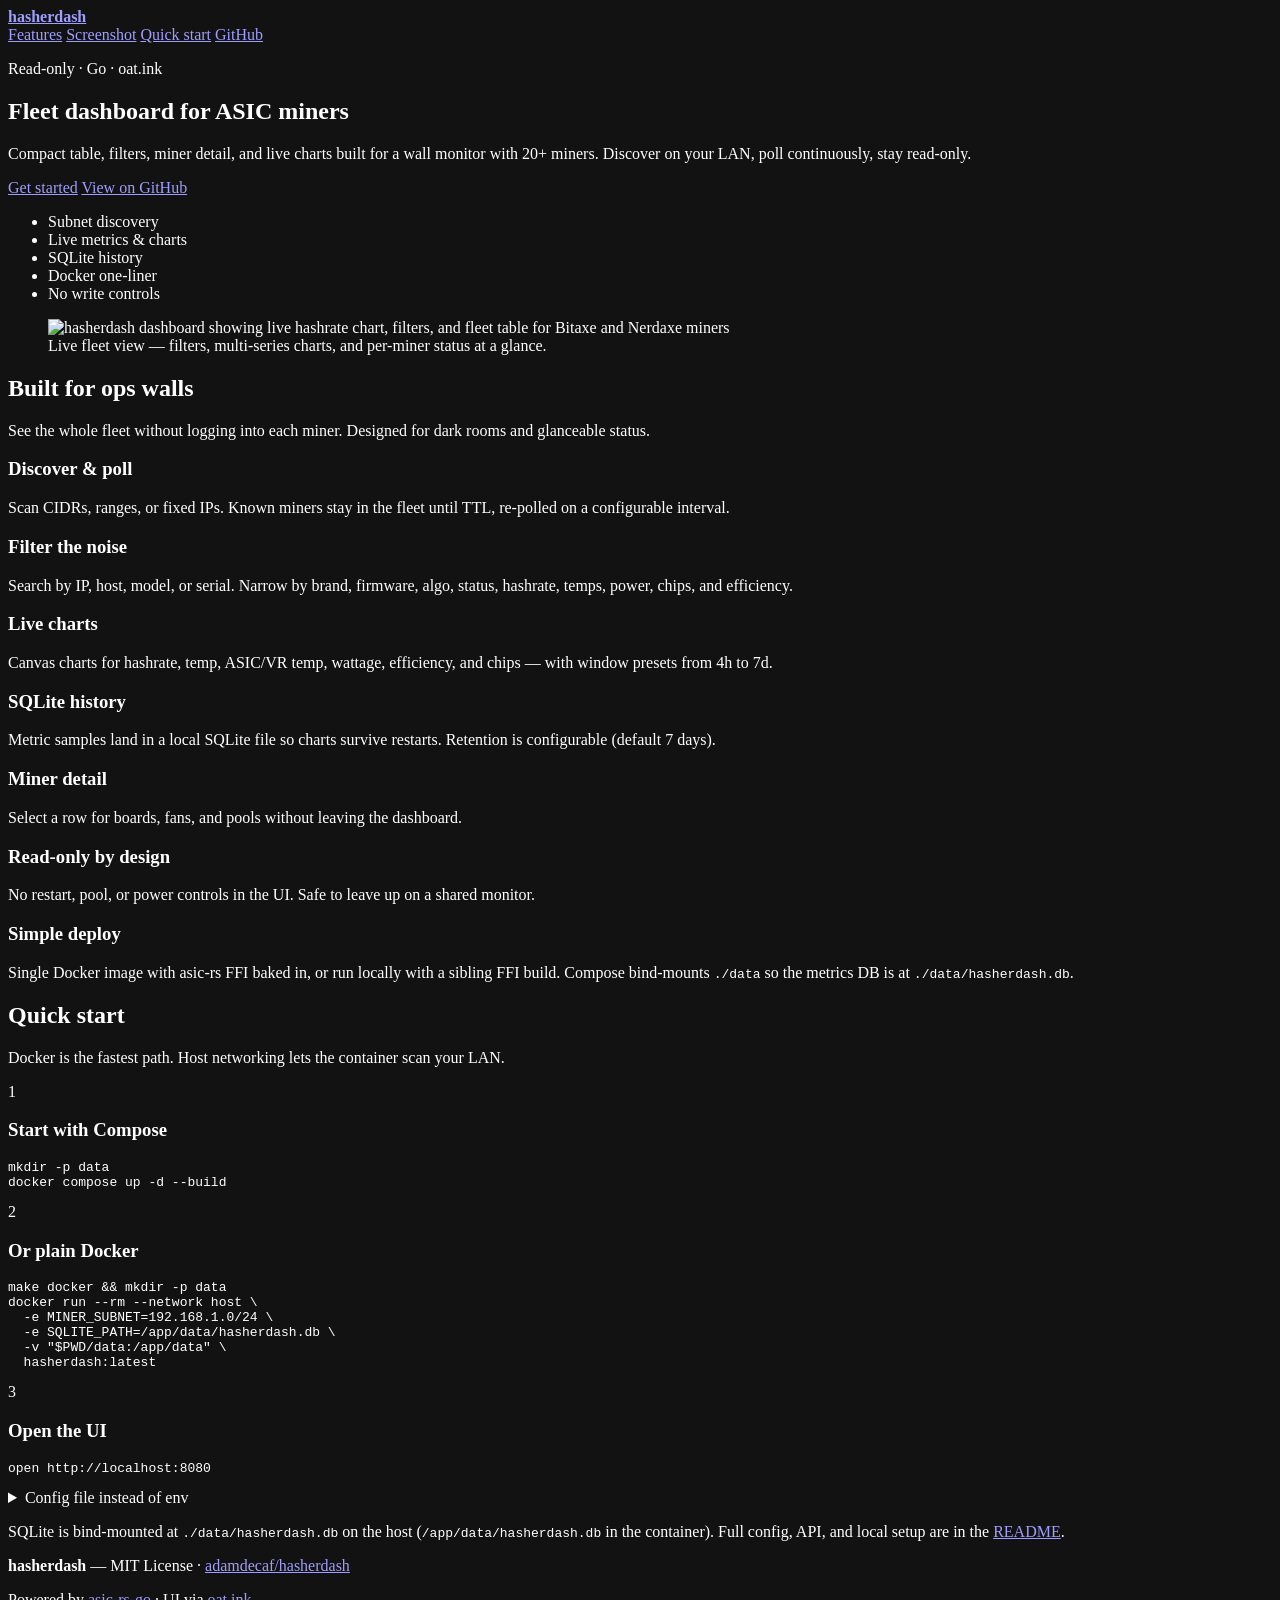
==== docs/index.html @ 3f5b7da4 "Add SQLite metric history with Docker bind-mount data dir Persist poll samples to SQLite so charts s" ====
<!DOCTYPE html>
<html lang="en">
<head>
  <meta charset="UTF-8" />
  <meta name="viewport" content="width=device-width, initial-scale=1.0" />
  <title>hasherdash — ASIC miner fleet dashboard</title>
  <meta name="description" content="Read-only fleet dashboard for ASIC miners. Compact table, filters, miner detail, and live charts for wall monitors." />
  <meta name="color-scheme" content="dark" />
  <meta property="og:title" content="hasherdash" />
  <meta property="og:description" content="Read-only fleet dashboard for ASIC miners." />
  <meta property="og:image" content="images/hasherdash.png" />
  <meta property="og:type" content="website" />
  <link rel="stylesheet" href="styles.css" />
</head>
<body>
  <header class="site-header">
    <div class="wrap header-inner">
      <a class="brand" href="./">
        <span class="brand-mark" aria-hidden="true"></span>
        <strong>hasherdash</strong>
      </a>
      <nav class="nav">
        <a href="#features">Features</a>
        <a href="#screenshot">Screenshot</a>
        <a href="#quickstart">Quick start</a>
        <a class="btn btn-sm" href="https://github.com/adamdecaf/hasherdash">GitHub</a>
      </nav>
    </div>
  </header>

  <main>
    <section class="hero">
      <div class="wrap hero-inner">
        <p class="eyebrow">Read-only · Go · oat.ink</p>
        <h1>Fleet dashboard for ASIC miners</h1>
        <p class="lede">
          Compact table, filters, miner detail, and live charts built for a wall monitor
          with 20+ miners. Discover on your LAN, poll continuously, stay read-only.
        </p>
        <div class="hero-actions">
          <a class="btn btn-primary" href="#quickstart">Get started</a>
          <a class="btn" href="https://github.com/adamdecaf/hasherdash">View on GitHub</a>
        </div>
        <ul class="hero-meta">
          <li>Subnet discovery</li>
          <li>Live metrics &amp; charts</li>
          <li>SQLite history</li>
          <li>Docker one-liner</li>
          <li>No write controls</li>
        </ul>
      </div>
    </section>

    <section id="screenshot" class="screenshot-section">
      <div class="wrap">
        <figure class="shot">
          <img
            src="images/hasherdash.png"
            alt="hasherdash dashboard showing live hashrate chart, filters, and fleet table for Bitaxe and Nerdaxe miners"
            width="1571"
            height="792"
            loading="eager"
          />
          <figcaption>Live fleet view — filters, multi-series charts, and per-miner status at a glance.</figcaption>
        </figure>
      </div>
    </section>

    <section id="features" class="features">
      <div class="wrap">
        <h2>Built for ops walls</h2>
        <p class="section-lede">
          See the whole fleet without logging into each miner. Designed for dark rooms and glanceable status.
        </p>
        <div class="feature-grid">
          <article class="card">
            <h3>Discover &amp; poll</h3>
            <p>
              Scan CIDRs, ranges, or fixed IPs. Known miners stay in the fleet until TTL,
              re-polled on a configurable interval.
            </p>
          </article>
          <article class="card">
            <h3>Filter the noise</h3>
            <p>
              Search by IP, host, model, or serial. Narrow by brand, firmware, algo, status,
              hashrate, temps, power, chips, and efficiency.
            </p>
          </article>
          <article class="card">
            <h3>Live charts</h3>
            <p>
              Canvas charts for hashrate, temp, ASIC/VR temp, wattage, efficiency, and chips —
              with window presets from 4h to 7d.
            </p>
          </article>
          <article class="card">
            <h3>SQLite history</h3>
            <p>
              Metric samples land in a local SQLite file so charts survive restarts.
              Retention is configurable (default 7 days).
            </p>
          </article>
          <article class="card">
            <h3>Miner detail</h3>
            <p>
              Select a row for boards, fans, and pools without leaving the dashboard.
            </p>
          </article>
          <article class="card">
            <h3>Read-only by design</h3>
            <p>
              No restart, pool, or power controls in the UI. Safe to leave up on a shared monitor.
            </p>
          </article>
          <article class="card">
            <h3>Simple deploy</h3>
            <p>
              Single Docker image with asic-rs FFI baked in, or run locally with a sibling FFI build.
              Compose bind-mounts <code>./data</code> so the metrics DB is at <code>./data/hasherdash.db</code>.
            </p>
          </article>
        </div>
      </div>
    </section>

    <section id="quickstart" class="quickstart">
      <div class="wrap">
        <h2>Quick start</h2>
        <p class="section-lede">Docker is the fastest path. Host networking lets the container scan your LAN.</p>

        <div class="steps">
          <div class="step">
            <span class="step-num">1</span>
            <div>
              <h3>Start with Compose</h3>
              <pre><code>mkdir -p data
docker compose up -d --build</code></pre>
            </div>
          </div>
          <div class="step">
            <span class="step-num">2</span>
            <div>
              <h3>Or plain Docker</h3>
              <pre><code>make docker && mkdir -p data
docker run --rm --network host \
  -e MINER_SUBNET=192.168.1.0/24 \
  -e SQLITE_PATH=/app/data/hasherdash.db \
  -v "$PWD/data:/app/data" \
  hasherdash:latest</code></pre>
            </div>
          </div>
          <div class="step">
            <span class="step-num">3</span>
            <div>
              <h3>Open the UI</h3>
              <pre><code>open http://localhost:8080</code></pre>
            </div>
          </div>
        </div>

        <details class="more">
          <summary>Config file instead of env</summary>
          <pre><code>cp hasherdash.example.yaml hasherdash.yaml
# edit subnets under:
#   subnets:
#     - 192.168.1.0/24

mkdir -p data
docker run --rm --network host \
  -v "$PWD/hasherdash.yaml:/app/hasherdash.yaml:ro" \
  -v "$PWD/data:/app/data" \
  -e CONFIG_FILE=/app/hasherdash.yaml \
  -e SQLITE_PATH=/app/data/hasherdash.db \
  hasherdash:latest</code></pre>
        </details>

        <p class="docs-link">
          SQLite is bind-mounted at <code>./data/hasherdash.db</code> on the host
          (<code>/app/data/hasherdash.db</code> in the container). Full config, API, and local setup are in the
          <a href="https://github.com/adamdecaf/hasherdash#readme">README</a>.
        </p>
      </div>
    </section>
  </main>

  <footer class="site-footer">
    <div class="wrap footer-inner">
      <p>
        <strong>hasherdash</strong> — MIT License ·
        <a href="https://github.com/adamdecaf/hasherdash">adamdecaf/hasherdash</a>
      </p>
      <p class="muted">Powered by <a href="https://github.com/adamdecaf/asic-rs-go">asic-rs-go</a> · UI via <a href="https://oat.ink/">oat.ink</a></p>
    </div>
  </footer>
</body>
</html>
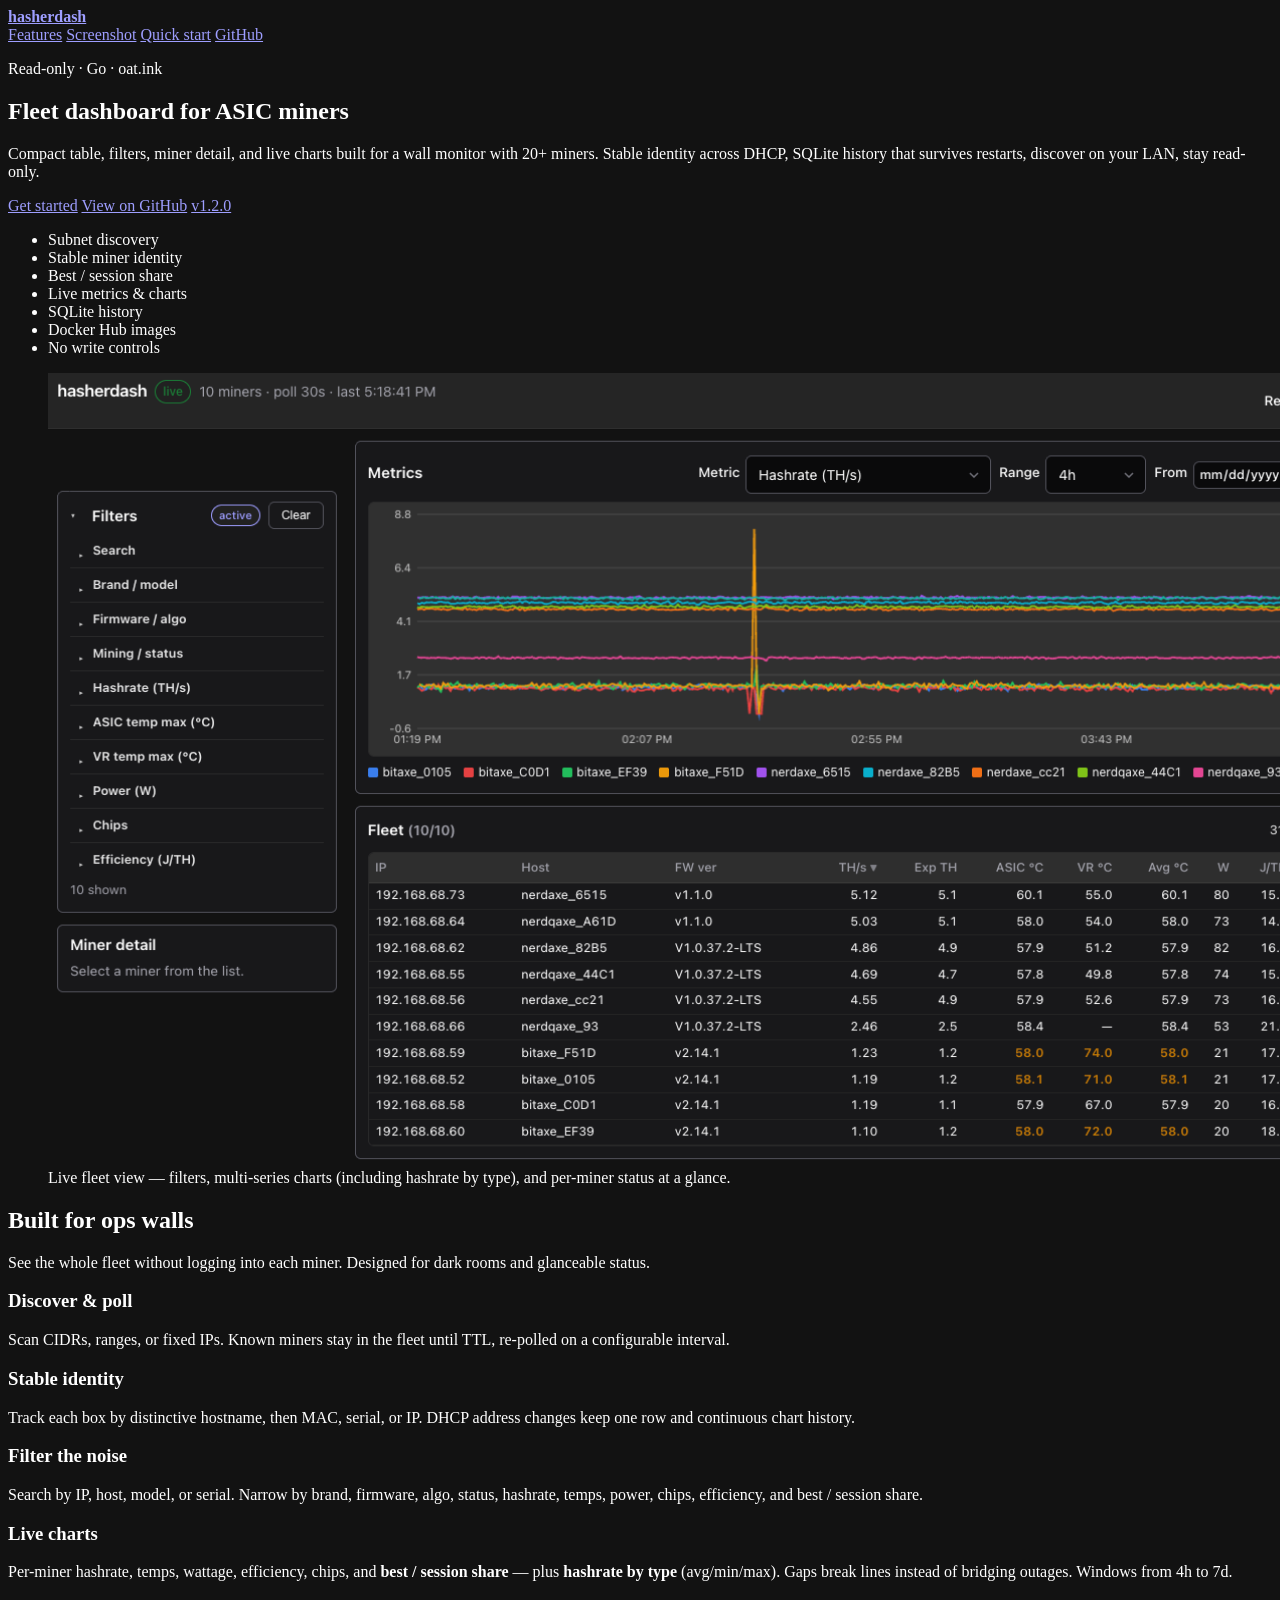
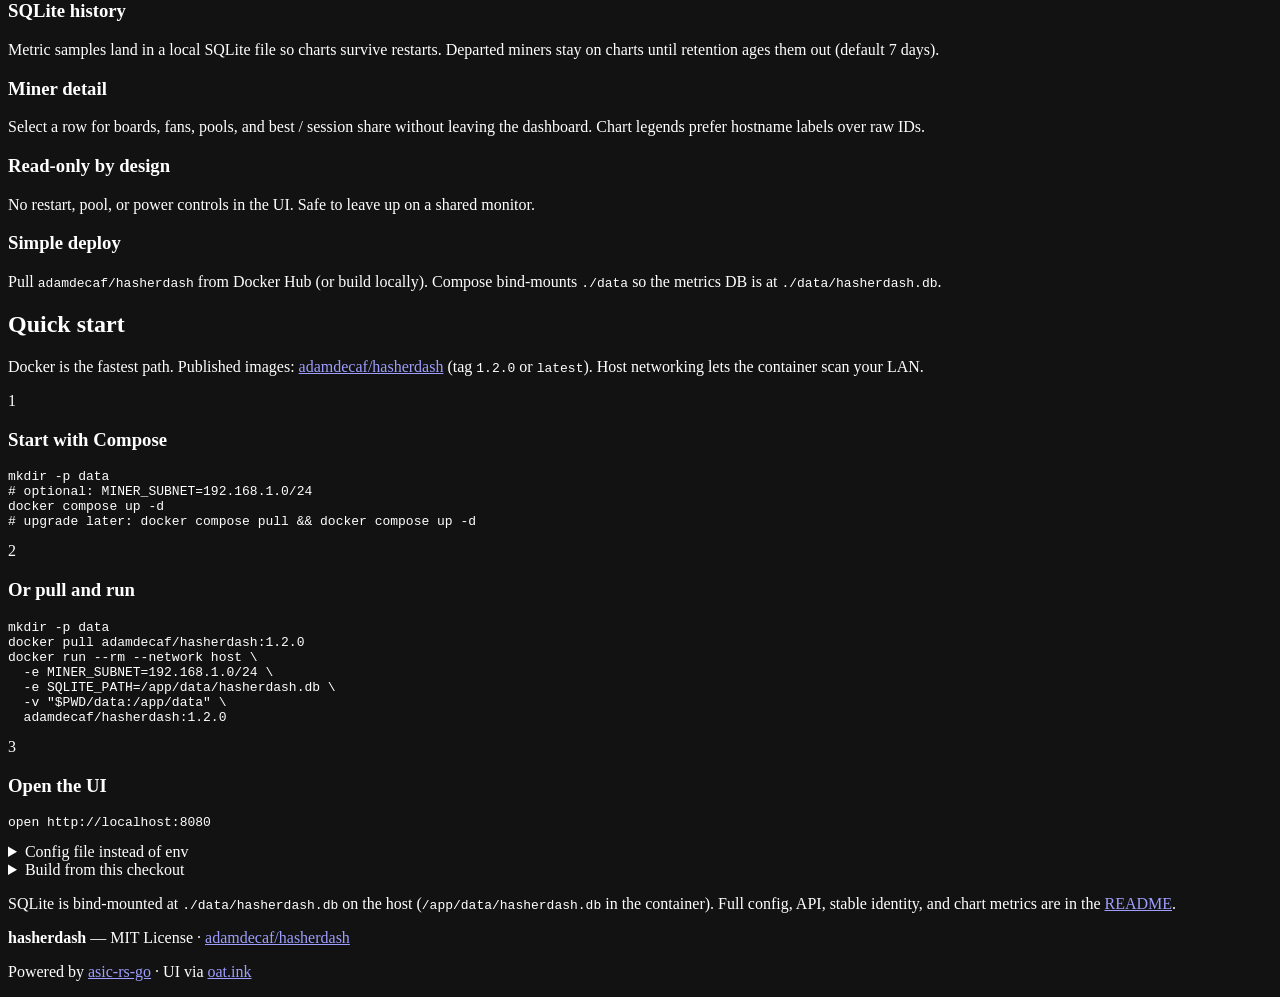
==== commit 4e982dd1: "docs: cover v1.2.0 and best/session share Point Hub/release examples at 1.2.0 and document per-miner" ====
--- a/docs/index.html
+++ b/docs/index.html
@@ -4,10 +4,10 @@
   <meta charset="UTF-8" />
   <meta name="viewport" content="width=device-width, initial-scale=1.0" />
   <title>hasherdash — ASIC miner fleet dashboard</title>
-  <meta name="description" content="Read-only fleet dashboard for ASIC miners. Compact table, filters, miner detail, and live charts for wall monitors." />
+  <meta name="description" content="Read-only fleet dashboard for ASIC miners. Stable identity, SQLite history, hashrate-by-type charts, and Docker Hub images for wall monitors." />
   <meta name="color-scheme" content="dark" />
   <meta property="og:title" content="hasherdash" />
-  <meta property="og:description" content="Read-only fleet dashboard for ASIC miners." />
+  <meta property="og:description" content="Read-only ASIC fleet dashboard with stable identity, live charts, and SQLite history." />
   <meta property="og:image" content="images/hasherdash.png" />
   <meta property="og:type" content="website" />
   <link rel="stylesheet" href="styles.css" />
@@ -35,17 +35,21 @@
         <h1>Fleet dashboard for ASIC miners</h1>
         <p class="lede">
           Compact table, filters, miner detail, and live charts built for a wall monitor
-          with 20+ miners. Discover on your LAN, poll continuously, stay read-only.
+          with 20+ miners. Stable identity across DHCP, SQLite history that survives restarts,
+          discover on your LAN, stay read-only.
         </p>
         <div class="hero-actions">
           <a class="btn btn-primary" href="#quickstart">Get started</a>
           <a class="btn" href="https://github.com/adamdecaf/hasherdash">View on GitHub</a>
+          <a class="btn" href="https://github.com/adamdecaf/hasherdash/releases/tag/v1.2.0">v1.2.0</a>
         </div>
         <ul class="hero-meta">
           <li>Subnet discovery</li>
+          <li>Stable miner identity</li>
+          <li>Best / session share</li>
           <li>Live metrics &amp; charts</li>
           <li>SQLite history</li>
-          <li>Docker one-liner</li>
+          <li>Docker Hub images</li>
           <li>No write controls</li>
         </ul>
       </div>
@@ -61,7 +65,7 @@
             height="792"
             loading="eager"
           />
-          <figcaption>Live fleet view — filters, multi-series charts, and per-miner status at a glance.</figcaption>
+          <figcaption>Live fleet view — filters, multi-series charts (including hashrate by type), and per-miner status at a glance.</figcaption>
         </figure>
       </div>
     </section>
@@ -81,30 +85,40 @@
             </p>
           </article>
           <article class="card">
+            <h3>Stable identity</h3>
+            <p>
+              Track each box by distinctive hostname, then MAC, serial, or IP.
+              DHCP address changes keep one row and continuous chart history.
+            </p>
+          </article>
+          <article class="card">
             <h3>Filter the noise</h3>
             <p>
               Search by IP, host, model, or serial. Narrow by brand, firmware, algo, status,
-              hashrate, temps, power, chips, and efficiency.
+              hashrate, temps, power, chips, efficiency, and best / session share.
             </p>
           </article>
           <article class="card">
             <h3>Live charts</h3>
             <p>
-              Canvas charts for hashrate, temp, ASIC/VR temp, wattage, efficiency, and chips —
-              with window presets from 4h to 7d.
+              Per-miner hashrate, temps, wattage, efficiency, chips, and
+              <strong>best / session share</strong> — plus
+              <strong>hashrate by type</strong> (avg/min/max). Gaps break lines instead of
+              bridging outages. Windows from 4h to 7d.
             </p>
           </article>
           <article class="card">
             <h3>SQLite history</h3>
             <p>
               Metric samples land in a local SQLite file so charts survive restarts.
-              Retention is configurable (default 7 days).
+              Departed miners stay on charts until retention ages them out (default 7 days).
             </p>
           </article>
           <article class="card">
             <h3>Miner detail</h3>
             <p>
-              Select a row for boards, fans, and pools without leaving the dashboard.
+              Select a row for boards, fans, pools, and best / session share without leaving the dashboard.
+              Chart legends prefer hostname labels over raw IDs.
             </p>
           </article>
           <article class="card">
@@ -116,7 +130,7 @@
           <article class="card">
             <h3>Simple deploy</h3>
             <p>
-              Single Docker image with asic-rs FFI baked in, or run locally with a sibling FFI build.
+              Pull <code>adamdecaf/hasherdash</code> from Docker Hub (or build locally).
               Compose bind-mounts <code>./data</code> so the metrics DB is at <code>./data/hasherdash.db</code>.
             </p>
           </article>
@@ -127,7 +141,11 @@
     <section id="quickstart" class="quickstart">
       <div class="wrap">
         <h2>Quick start</h2>
-        <p class="section-lede">Docker is the fastest path. Host networking lets the container scan your LAN.</p>
+        <p class="section-lede">
+          Docker is the fastest path. Published images:
+          <a href="https://hub.docker.com/r/adamdecaf/hasherdash">adamdecaf/hasherdash</a>
+          (tag <code>1.2.0</code> or <code>latest</code>). Host networking lets the container scan your LAN.
+        </p>
 
         <div class="steps">
           <div class="step">
@@ -135,19 +153,22 @@
             <div>
               <h3>Start with Compose</h3>
               <pre><code>mkdir -p data
-docker compose up -d --build</code></pre>
+# optional: MINER_SUBNET=192.168.1.0/24
+docker compose up -d
+# upgrade later: docker compose pull &amp;&amp; docker compose up -d</code></pre>
             </div>
           </div>
           <div class="step">
             <span class="step-num">2</span>
             <div>
-              <h3>Or plain Docker</h3>
-              <pre><code>make docker && mkdir -p data
+              <h3>Or pull and run</h3>
+              <pre><code>mkdir -p data
+docker pull adamdecaf/hasherdash:1.2.0
 docker run --rm --network host \
   -e MINER_SUBNET=192.168.1.0/24 \
   -e SQLITE_PATH=/app/data/hasherdash.db \
   -v "$PWD/data:/app/data" \
-  hasherdash:latest</code></pre>
+  adamdecaf/hasherdash:1.2.0</code></pre>
             </div>
           </div>
           <div class="step">
@@ -172,12 +193,20 @@
   -v "$PWD/data:/app/data" \
   -e CONFIG_FILE=/app/hasherdash.yaml \
   -e SQLITE_PATH=/app/data/hasherdash.db \
-  hasherdash:latest</code></pre>
+  adamdecaf/hasherdash:1.2.0</code></pre>
+        </details>
+
+        <details class="more">
+          <summary>Build from this checkout</summary>
+          <pre><code>mkdir -p data
+docker compose up -d --build
+# or: make docker &amp;&amp; docker run … hasherdash:latest</code></pre>
         </details>
 
         <p class="docs-link">
           SQLite is bind-mounted at <code>./data/hasherdash.db</code> on the host
-          (<code>/app/data/hasherdash.db</code> in the container). Full config, API, and local setup are in the
+          (<code>/app/data/hasherdash.db</code> in the container). Full config, API, stable identity,
+          and chart metrics are in the
           <a href="https://github.com/adamdecaf/hasherdash#readme">README</a>.
         </p>
       </div>
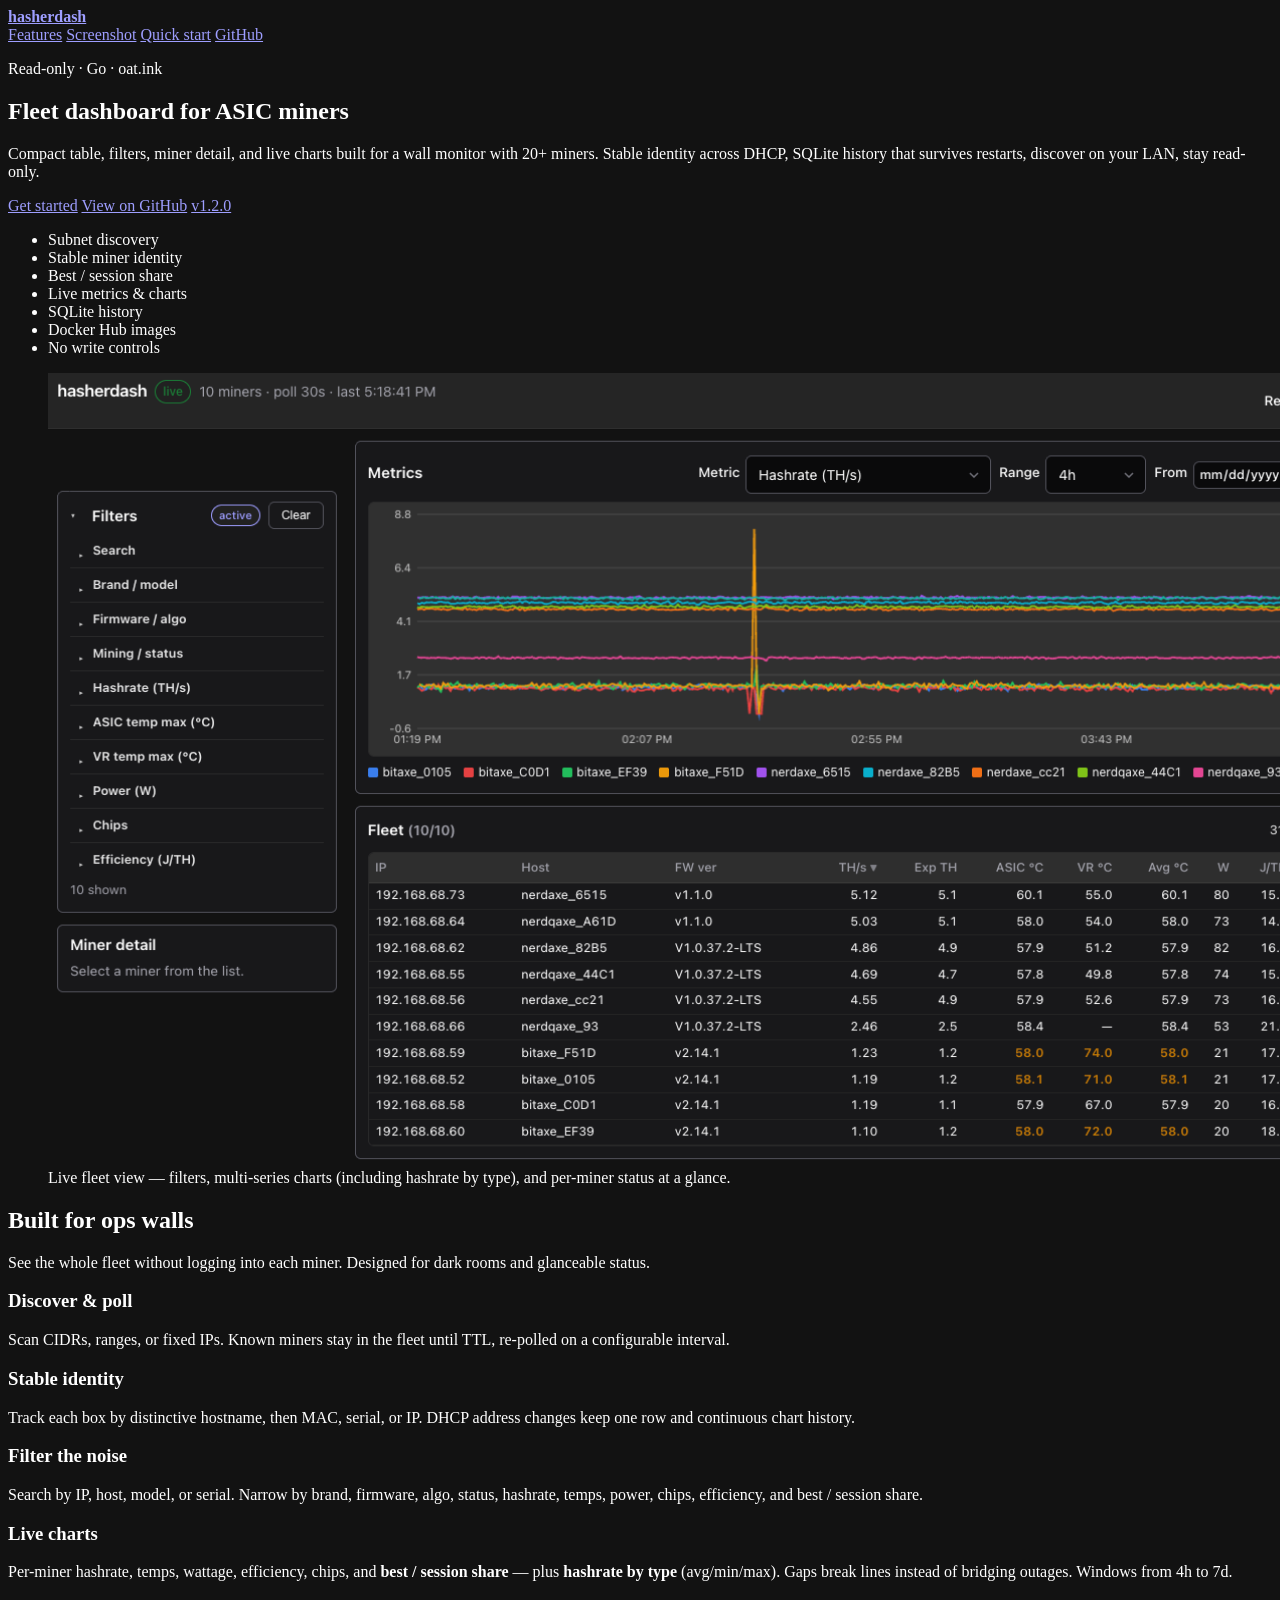
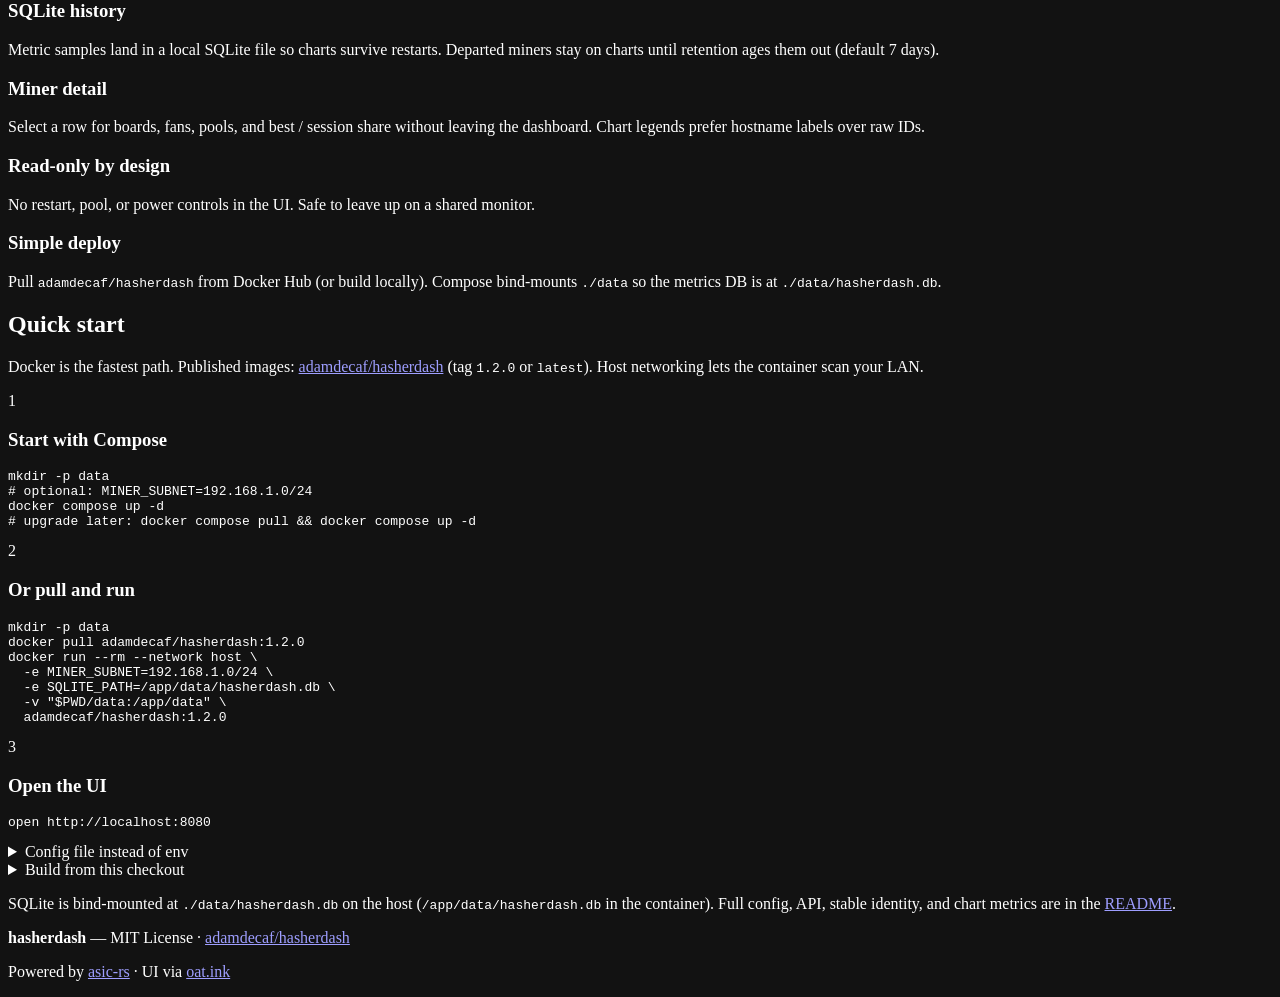
==== commit 2403325a: "feat: switch to in-tree asic-rs Go bindings Use github.com/256foundation/asic-rs/go/asic_go from asi" ====
--- a/docs/index.html
+++ b/docs/index.html
@@ -219,7 +219,7 @@
         <strong>hasherdash</strong> — MIT License ·
         <a href="https://github.com/adamdecaf/hasherdash">adamdecaf/hasherdash</a>
       </p>
-      <p class="muted">Powered by <a href="https://github.com/adamdecaf/asic-rs-go">asic-rs-go</a> · UI via <a href="https://oat.ink/">oat.ink</a></p>
+      <p class="muted">Powered by <a href="https://github.com/256foundation/asic-rs">asic-rs</a> · UI via <a href="https://oat.ink/">oat.ink</a></p>
     </div>
   </footer>
 </body>
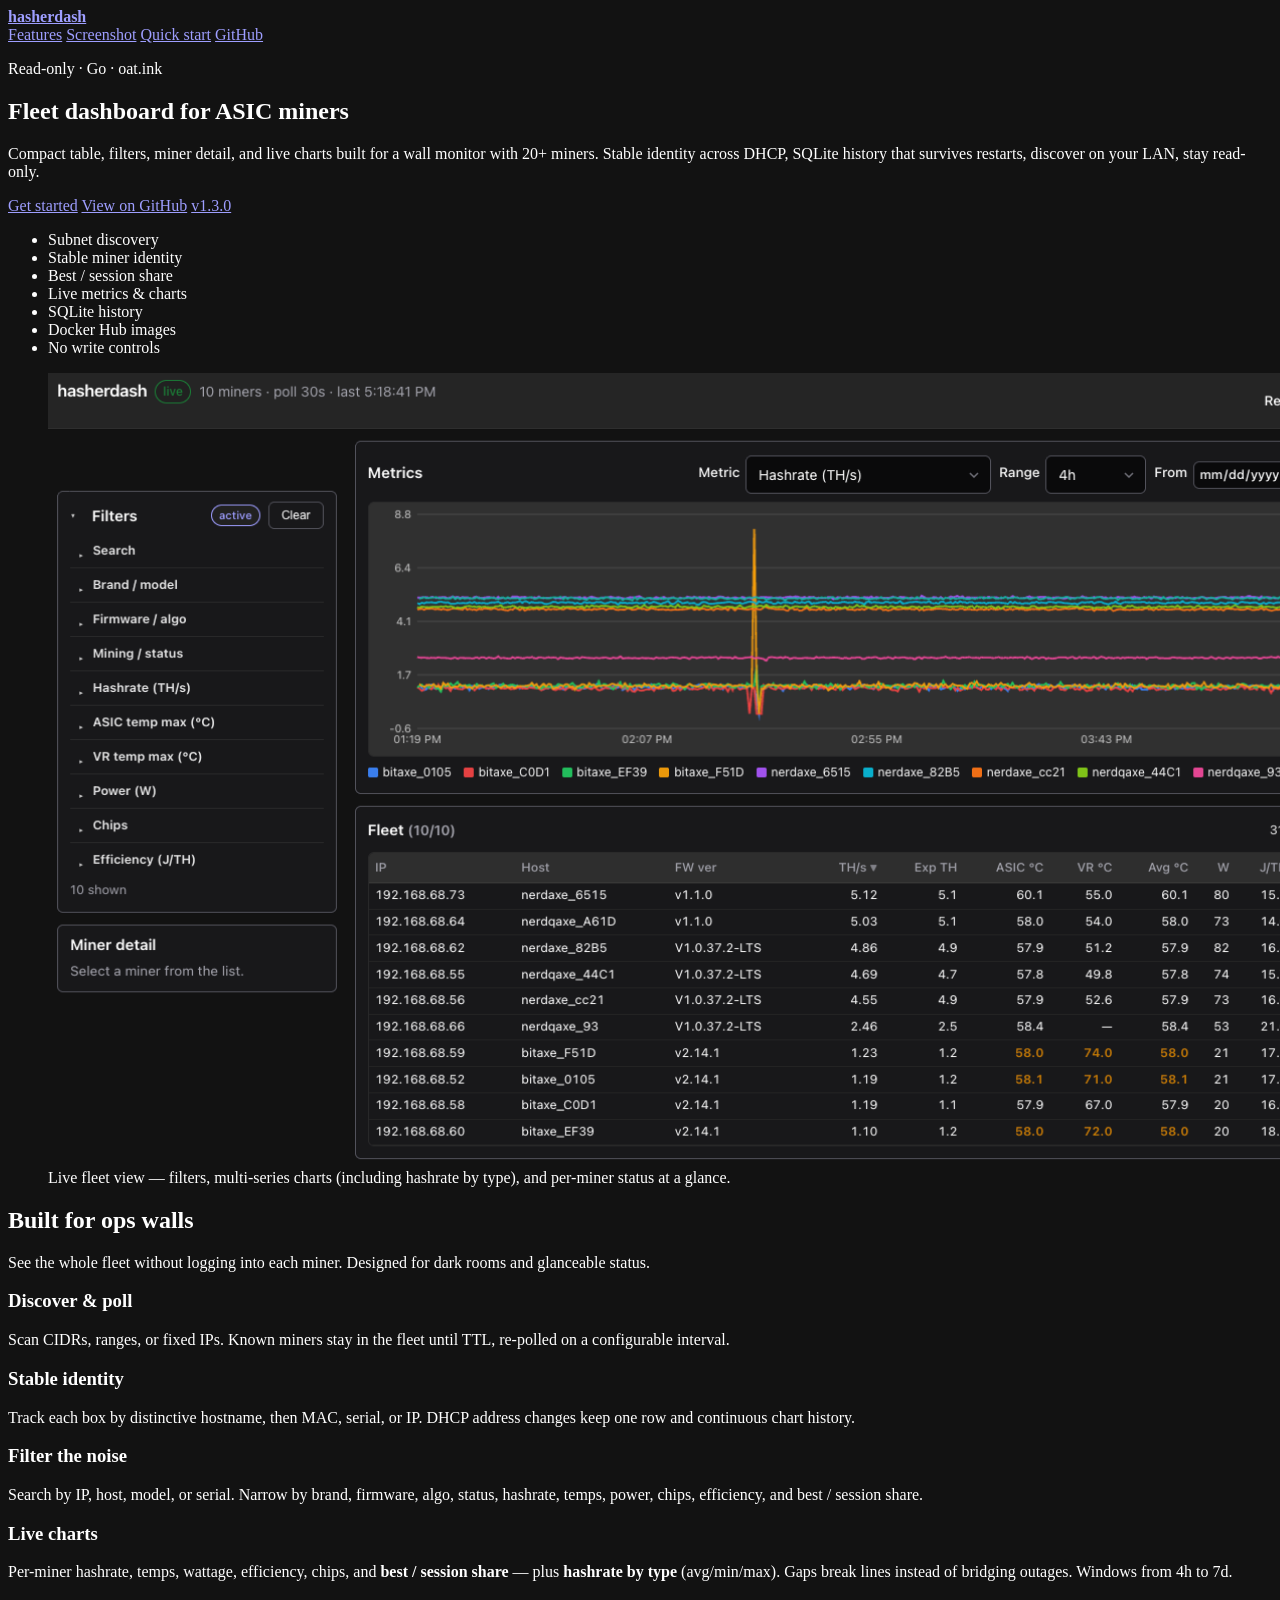
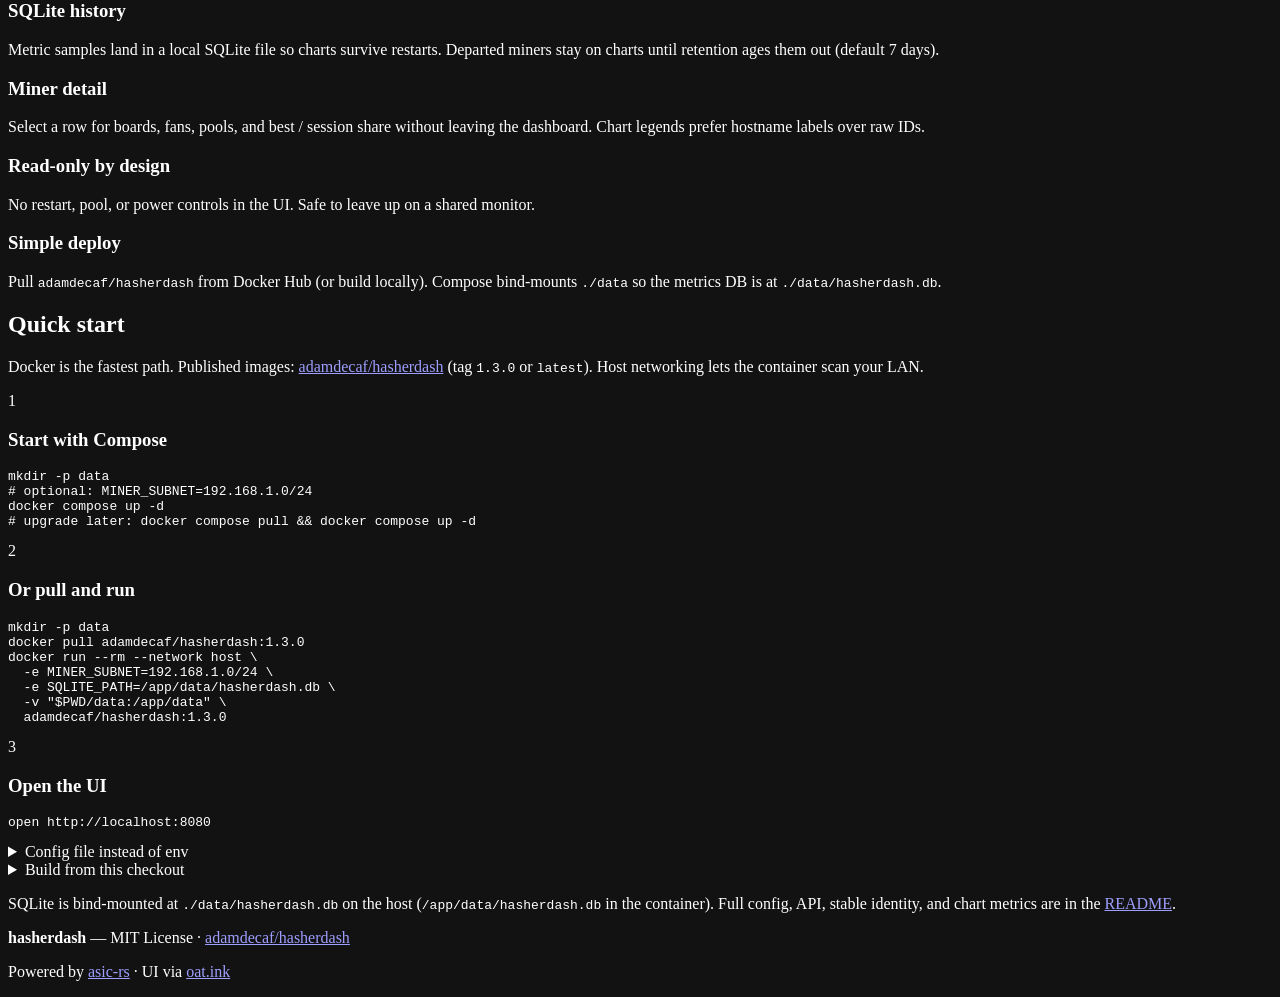
==== commit e788f528: "deps: bump asic-rs to v0.8.10 Pin Go bindings, Docker FFI clone, and CI to asic-rs v0.8.10 (b53efe3)" ====
--- a/docs/index.html
+++ b/docs/index.html
@@ -41,7 +41,7 @@
         <div class="hero-actions">
           <a class="btn btn-primary" href="#quickstart">Get started</a>
           <a class="btn" href="https://github.com/adamdecaf/hasherdash">View on GitHub</a>
-          <a class="btn" href="https://github.com/adamdecaf/hasherdash/releases/tag/v1.2.0">v1.2.0</a>
+          <a class="btn" href="https://github.com/adamdecaf/hasherdash/releases/tag/v1.3.0">v1.3.0</a>
         </div>
         <ul class="hero-meta">
           <li>Subnet discovery</li>
@@ -144,7 +144,7 @@
         <p class="section-lede">
           Docker is the fastest path. Published images:
           <a href="https://hub.docker.com/r/adamdecaf/hasherdash">adamdecaf/hasherdash</a>
-          (tag <code>1.2.0</code> or <code>latest</code>). Host networking lets the container scan your LAN.
+          (tag <code>1.3.0</code> or <code>latest</code>). Host networking lets the container scan your LAN.
         </p>
 
         <div class="steps">
@@ -163,12 +163,12 @@
             <div>
               <h3>Or pull and run</h3>
               <pre><code>mkdir -p data
-docker pull adamdecaf/hasherdash:1.2.0
+docker pull adamdecaf/hasherdash:1.3.0
 docker run --rm --network host \
   -e MINER_SUBNET=192.168.1.0/24 \
   -e SQLITE_PATH=/app/data/hasherdash.db \
   -v "$PWD/data:/app/data" \
-  adamdecaf/hasherdash:1.2.0</code></pre>
+  adamdecaf/hasherdash:1.3.0</code></pre>
             </div>
           </div>
           <div class="step">
@@ -193,7 +193,7 @@
   -v "$PWD/data:/app/data" \
   -e CONFIG_FILE=/app/hasherdash.yaml \
   -e SQLITE_PATH=/app/data/hasherdash.db \
-  adamdecaf/hasherdash:1.2.0</code></pre>
+  adamdecaf/hasherdash:1.3.0</code></pre>
         </details>
 
         <details class="more">
